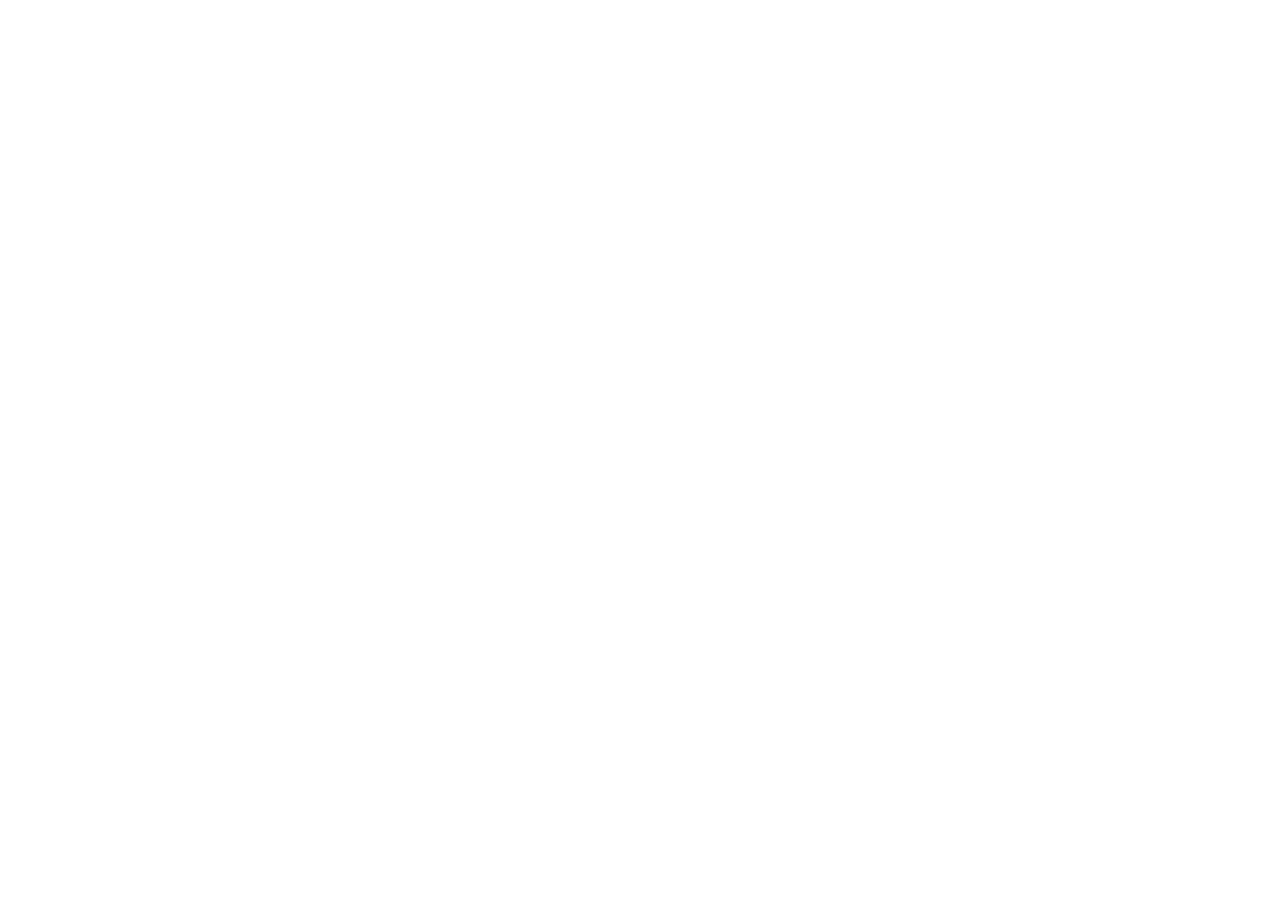
==== index.html @ 4b08ea5b "Initial Commit" ====
<!DOCTYPE html>
<html lang="en">

<head>
    <meta charset="UTF-8">
    <meta name="viewport" content="width=device-width, initial-scale=1.0">
    <title>Document</title>
</head>

<body>

</body>

</html>
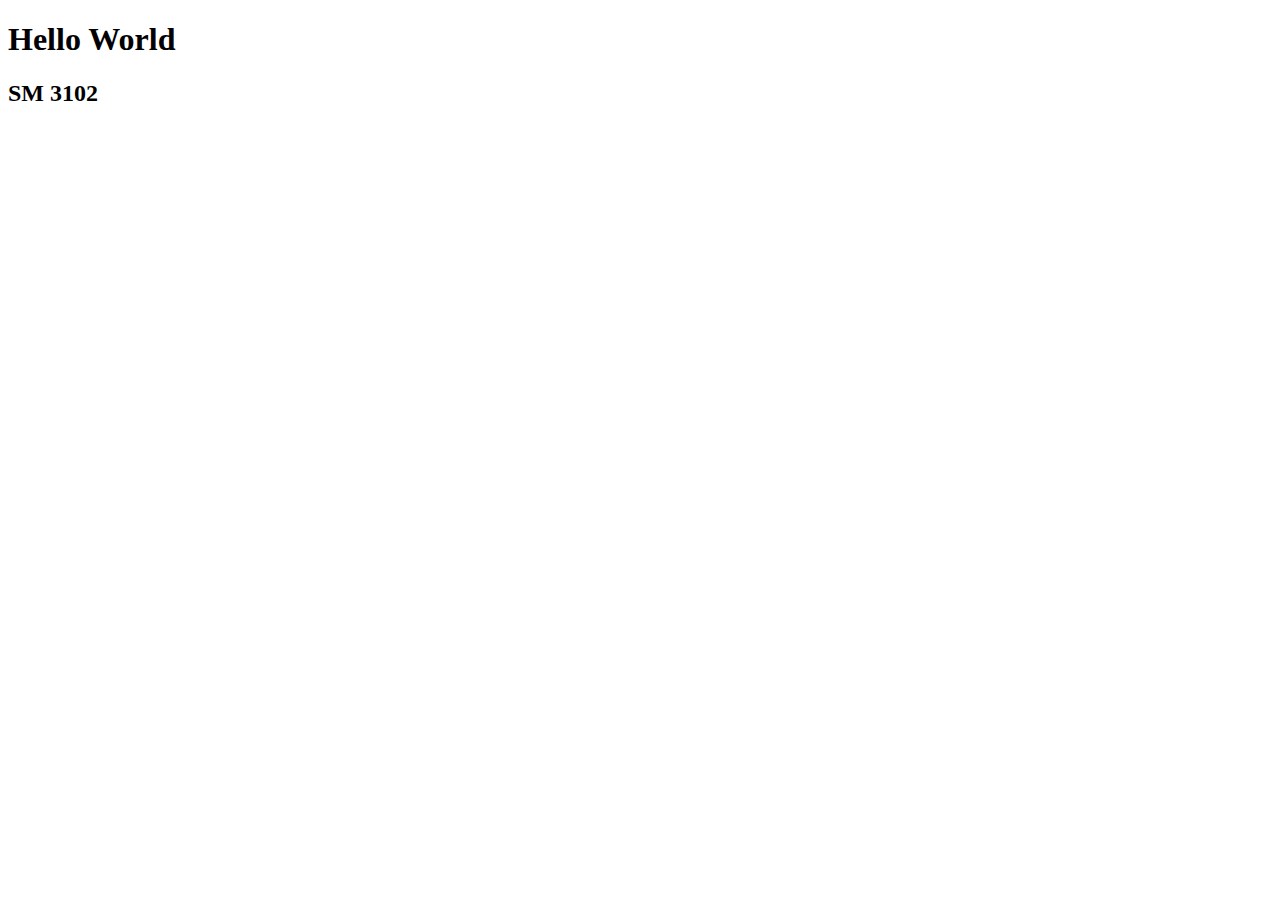
==== commit 1030a4b3: "Added headers" ====
--- a/index.html
+++ b/index.html
@@ -8,7 +8,8 @@
 </head>
 
 <body>
-
+    <h1>Hello World</h1>
+    <h2>SM 3102</h2>
 </body>
 
 </html>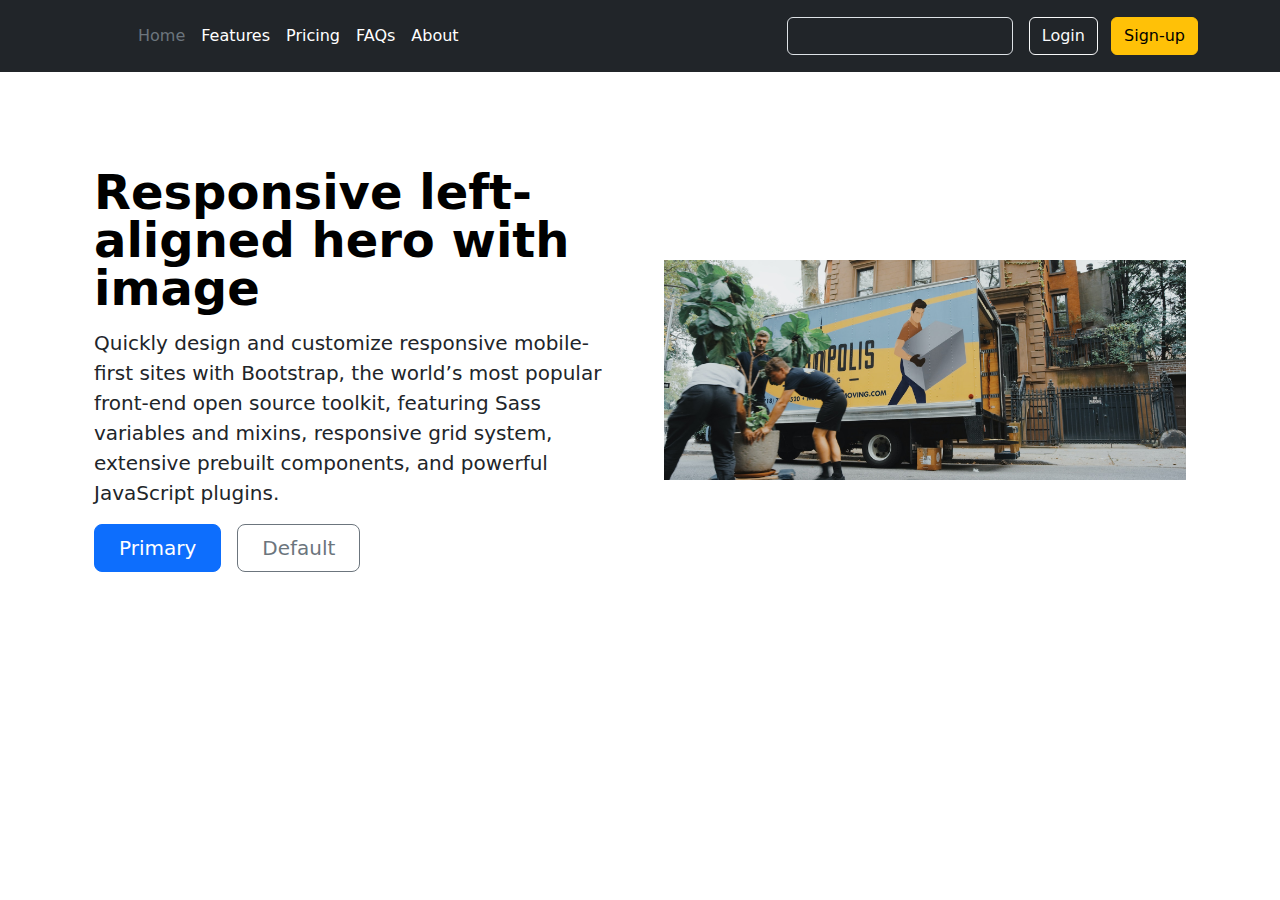
==== commit 77df38f2: "bootstrap" ====
--- a/index.html
+++ b/index.html
@@ -5,11 +5,81 @@
     <meta charset="UTF-8">
     <meta name="viewport" content="width=device-width, initial-scale=1.0">
     <title>Document</title>
+    <link href="https://cdn.jsdelivr.net/npm/bootstrap@5.3.3/dist/css/bootstrap.min.css" rel="stylesheet"
+        integrity="sha384-QWTKZyjpPEjISv5WaRU9OFeRpok6YctnYmDr5pNlyT2bRjXh0JMhjY6hW+ALEwIH" crossorigin="anonymous">
+    <script src="https://cdn.jsdelivr.net/npm/bootstrap@5.3.3/dist/js/bootstrap.bundle.min.js"
+        integrity="sha384-YvpcrYf0tY3lHB60NNkmXc5s9fDVZLESaAA55NDzOxhy9GkcIdslK1eN7N6jIeHz"
+        crossorigin="anonymous"></script>
+
+    <link rel="stylesheet" href="./style.css">
 </head>
 
 <body>
-    <h1>Hello World</h1>
-    <h2>SM 3102</h2>
+    <!-- Navbar -->
+    <section>
+        <header class="p-3 text-bg-dark">
+            <div class="container">
+                <div class="d-flex flex-wrap align-items-center justify-content-center justify-content-lg-start">
+                    <a href="/" class="d-flex align-items-center mb-2 mb-lg-0 text-white text-decoration-none">
+                        <svg class="bi me-2" width="40" height="32" role="img" aria-label="Bootstrap">
+                            <use xlink:href="#bootstrap"></use>
+                        </svg>
+                    </a>
+
+                    <ul class="nav col-12 col-lg-auto me-lg-auto mb-2 justify-content-center mb-md-0">
+                        <li><a href="#" class="nav-link px-2 text-secondary">Home</a></li>
+                        <li><a href="#" class="nav-link px-2 text-white">Features</a></li>
+                        <li><a href="#" class="nav-link px-2 text-white">Pricing</a></li>
+                        <li><a href="#" class="nav-link px-2 text-white">FAQs</a></li>
+                        <li><a href="#" class="nav-link px-2 text-white">About</a></li>
+                    </ul>
+
+                    <form class="col-12 col-lg-auto mb-3 mb-lg-0 me-lg-3" role="search">
+                        <input type="search" class="form-control form-control-dark text-bg-dark" placeholder="Search..."
+                            aria-label="Search">
+                    </form>
+
+                    <div class="text-end">
+                        <button type="button" class="btn btn-outline-light me-2">Login</button>
+                        <button type="button" class="btn btn-warning">Sign-up</button>
+                    </div>
+                </div>
+            </div>
+        </header>
+    </section>
+
+    <!-- body -->
+    <section>
+        <div class="container col-xxl-8 px-4 py-5">
+            <div class="row flex-lg-row-reverse align-items-center g-5 py-5">
+                <div class="col-10 col-sm-8 col-lg-6">
+                    <img src="./moving-van.jpg" class="d-block mx-lg-auto img-fluid" alt="Bootstrap Themes" width="700"
+                        height="500" loading="lazy">
+                </div>
+                <div class="col-lg-6">
+                    <h1 class="display-5 fw-bold text-body-emphasis lh-1 mb-3 title">Responsive
+                        left-aligned hero with image
+                    </h1>
+                    <p class="lead">Quickly design and customize responsive mobile-first sites with Bootstrap, the
+                        world’s
+                        most popular front-end open source toolkit, featuring Sass variables and mixins, responsive grid
+                        system, extensive prebuilt components, and powerful JavaScript plugins.</p>
+                    <div class="d-grid gap-2 d-md-flex justify-content-md-start">
+                        <button type="button" class="btn btn-primary btn-lg px-4 me-md-2"
+                            fdprocessedid="fllefc">Primary</button>
+                        <button type="button" class="btn btn-outline-secondary btn-lg px-4"
+                            fdprocessedid="7gg7j">Default</button>
+                    </div>
+                </div>
+            </div>
+        </div>
+
+    </section>
+
+
+
+
+
 </body>
 
 </html>--- a/style.css
+++ b/style.css
@@ -0,0 +1,25 @@
+@media(min-width: 768px) {
+    h1 {
+        color: blue;
+    }
+}
+
+@media(min-width: 768px) {
+    .box {
+        background-color: red;
+        width: 200px;
+        height: 200px;
+    }
+}
+
+@media (max-width: 767px) {
+    .box {
+        background-color: blue;
+        width: 100px;
+        height: 100px;
+    }
+}
+
+.title {
+    color: red;
+}